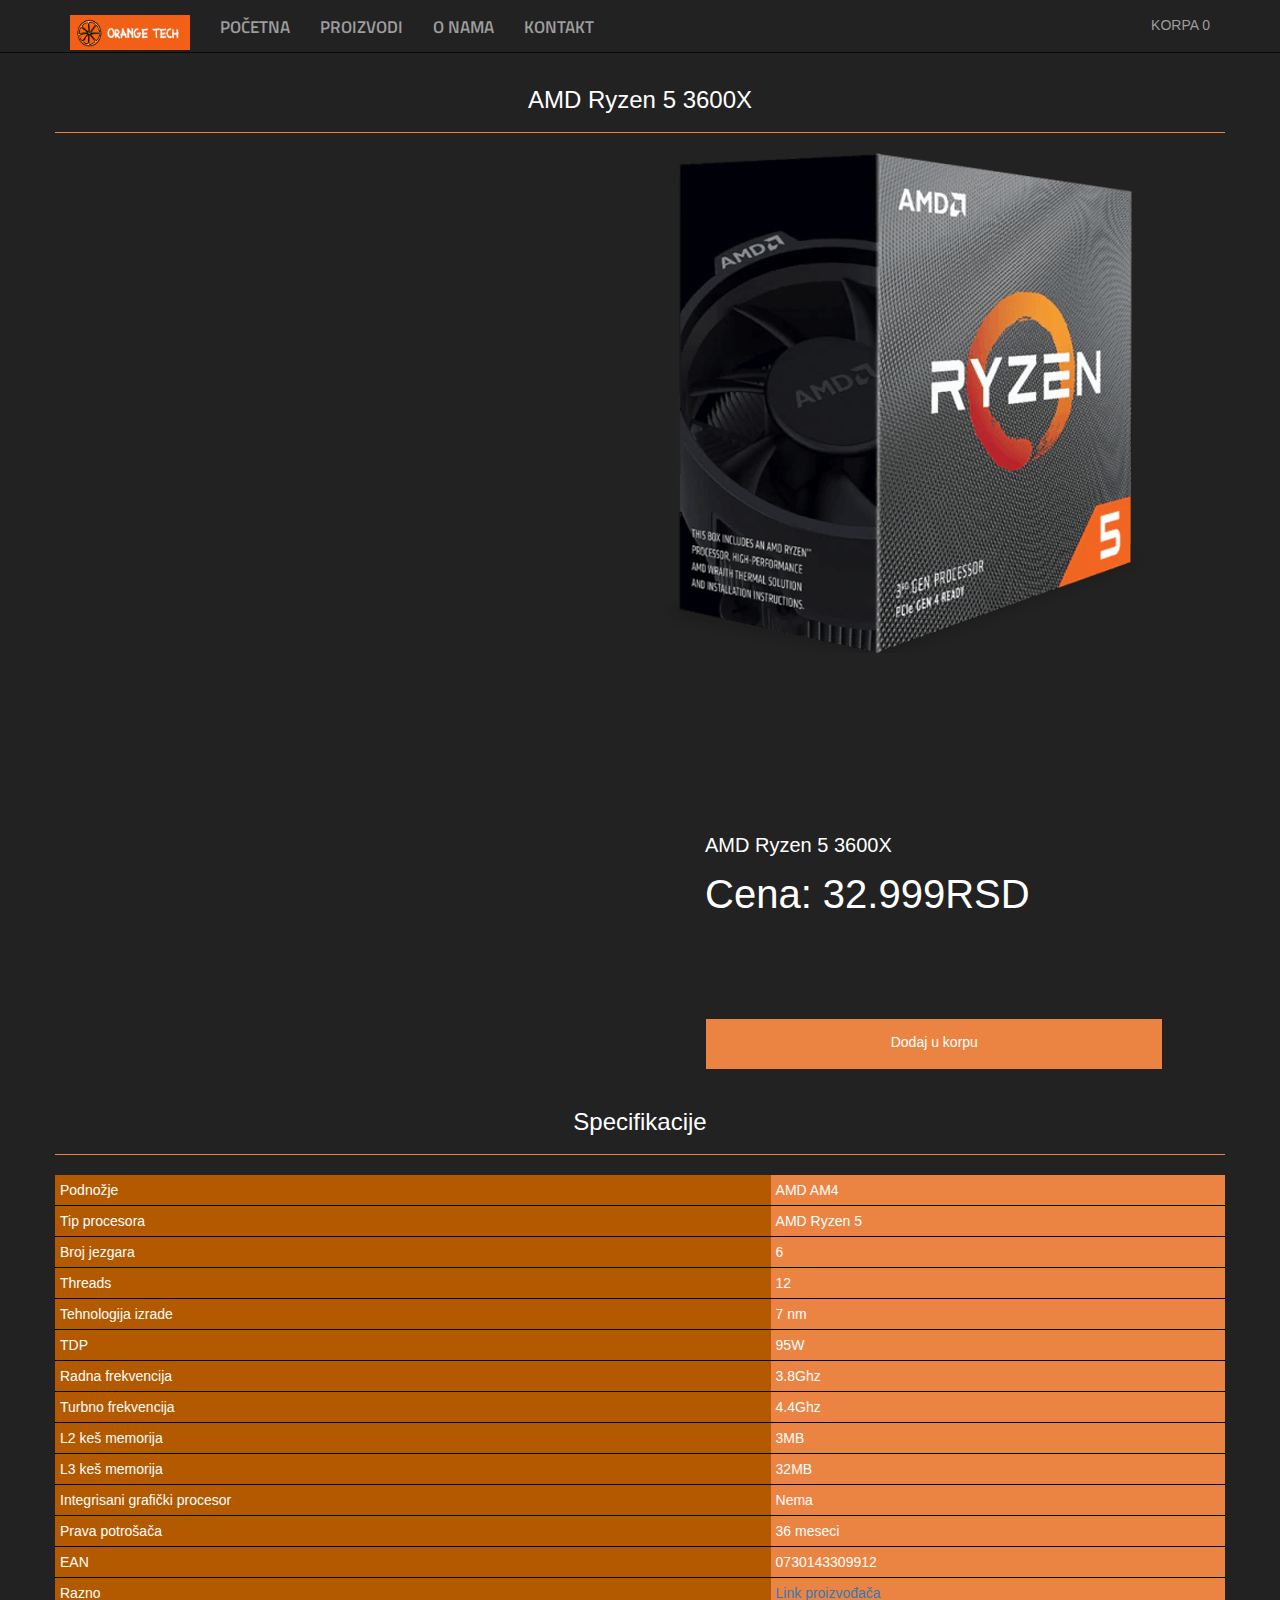
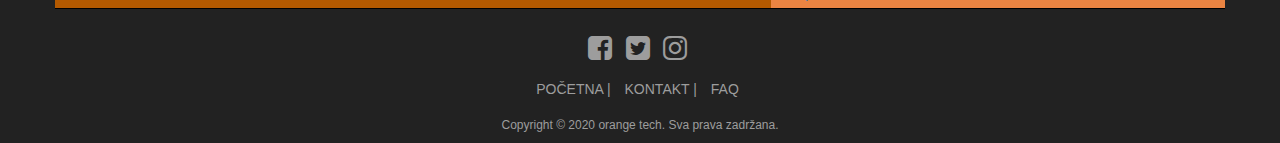
==== ryzen53600x.html @ a4288dae "Dodati novi fajlovi" ====
<!DOCTYPE html>
<html lang="sr">
  <head>
    <meta charset="utf-8">
    <meta http-equiv="X-UA-Compatible" content="IE=edge">
    <meta name="viewport" content="width=device-width, initial-scale=1">
    <title>Orange Tech. | Procesori | Ryzen 5 3600X</title>
    

    <!-- Bootstrap -->
    <link href="css/bootstrap.min.css" rel="stylesheet">
    <link href="css/styless.css" rel="stylesheet">
    <link href="https://fonts.googleapis.com/css?family=Titillium+Web" rel="stylesheet">
    <link rel="stylesheet" href="css/font-awesome.min.css">

<style>
.thumbnail{
  background-color: #111111;
  border-width: 0px 0px 2px 0px;
  border-color: #EB8442;
  padding: 0px; }
h4{
  padding: 5px;
  color:#EB8442;
     }
.center_image {
  width: 655px;
  height: 400px;
  margin: 0 auto;
}
/* Podesavanja teksta */
.card-title {
  margin-left: 50px;
  font-size: 20px;
  padding-top: 30%;  
}
/* Podesavanja teksta cene */
.card-text {
  font-size: 40px;
  margin-left: 50px;    
}
/* Dugme */
.btn {
  margin-left: 9%;
  margin-top: 15%;
  width: 80%;
  height: 50px;
  padding-top: 13px;
  border-radius: 0%;
}
</style>
</head>
<body>
    <nav class="navbar navbar-inverse navbar-fixed-top"><!-- Pocetak navbara -->
      <div class="container"><!-- Konteiner za navbar -->
        <div class="navbar-header"><!-- Brand ide ovde -->
          <!-- Hamburger dugme -->
          <button type="button" class="navbar-toggle collapsed" 
            data-toggle="collapse" 
            data-target="#collapsemenu"><!-- -->
            <span class="icon-bar"></span>
            <span class="icon-bar"></span>
            <span class="icon-bar"></span>
          </button>
          <a href="index.html" class="navbar-brand">
            <!-- Logo -->
            <img src="slike/orange_logo.png" width="120px" height="35px" alt="Orange Logo">
            
          </a>
        </div><!-- Kraj diva za brend -->
        <!-- Pocetak diva za collapse -->
        <div class="collapse navbar-collapse" id="collapsemenu">

          <ul class="nav navbar-nav navbar-right">
            <li class="brojkorpe2">
              <a href="korpa.html">KORPA <span>0</span></a>
            </li>
          </ul>
            <ul class="nav navbar-nav font" ><!-- Pocetak liste za navbar -->
              <li><a href="index.html">POČETNA</a></li>
              <!-- <li><a href="Proizvodi.html">PROIZVODI</a></li> -->
              <li class="nav-item dropdown">
                <a class="nav-link dropdown-toggle" href="#" id="navbarDropdown" role="button" data-toggle="dropdown" aria-haspopup="true" aria-expanded="false">
                  PROIZVODI
                </a>
                <div class="dropdown-menu" aria-labelledby="navbarDropdown">
                  <a class="dropdown-item" href="procesori2.html">PROCESORI</a><br>
                  <a class="dropdown-item" href="#">GRAFIČKE KARTE</a><br>
                  <a class="dropdown-item" href="#">MATIČNE PLOČE</a><br>
                  <a class="dropdown-item" href="#">RAM MEMORIJA</a><br>
                  <a class="dropdown-item" href="#">SSD I HDD</a><br>
                  <a class="dropdown-item" href="#">NAPAJANJA</a>
                </div>
              </li>
              <li><a href="O_nama.html">O NAMA</a></li>
              <li><a href="kontakt.html">KONTAKT</a></li>
          </ul><!-- Kraj liste -->
        </div><!-- Kraj div collapsa -->
      </div><!-- Kraj konteiner navbara -->
    </nav><!-- Kraj navbara -->
    <div class="container content"><!-- Pocetak glavnog konteinera -->
      <div class="row">
        
      <div class="row"> <!--header za dodatne karakteristike-->
        <div class="col-md-12">
          <div class="page-header">
            <h3 style="text-align: center;">AMD Ryzen 5 3600X</h3>
          </div>
        </div>
      </div>

      <div class="row">
        <!-- <div class="col-md-6"> leva strana karakteristika -->

            <!-- <div class="col-md-6">
                <img class="img-responsive okvir" src="slike/procesor2/ryzen53600x.png" alt="Procesor Ryzen 5 3600x">
              </div> -->

              <div class="col-md-6">
                
              </div><!-- col-md-4  -->

        <!-- </div>col-md-6 -->

        <div class="col-md-6"> <!--desna strana karakteristika-->
            
          
            
            <div class="card">
                <div class="card-body">
                  <img class="img-responsive slk" src="slike/procesor2/ryzen53600x.png" alt="Procesor Ryzen 5 3600x"/>
                  <h5 class="card-title">AMD Ryzen 5 3600X</h5>
                  <p class="card-text">Cena: 32.999RSD</p>
                  <a href="#" class="btn btn-primary">Dodaj u korpu</a>
                </div>
              </div>


        </div><!-- col-md-6 -->
      </div><!-- row -->

<div class="row">
    <div class="col-md-12">
        <div class="page-header">
            <h3 style="text-align: center;">Specifikacije</h3>
        </div>
                <table>
                        <tr>
                            <td class="redtabele">Podnožje</td>
                            <td>AMD AM4</td>
                        </tr>
                        <tr>
                            <td class="redtabele">Tip procesora</td>
                            <td>AMD Ryzen 5</td>
                        </tr>
                        <tr>
                            <td class="redtabele">Broj jezgara</td>
                            <td>6</td>
                        </tr>
                        <tr>
                            <td class="redtabele">Threads</td>
                            <td>12</td>
                        </tr>
                        <tr>
                            <td class="redtabele">Tehnologija izrade</td>
                            <td>7 nm</td>
                        </tr>
                        <tr>
                            <td class="redtabele">TDP</td>
                            <td>95W</td>
                        </tr>
                        <tr>
                            <td class="redtabele">Radna frekvencija</td>
                            <td>3.8Ghz</td>
                        </tr>
                        <tr>
                            <td class="redtabele">Turbno frekvencija</td>
                            <td>4.4Ghz</td>
                        </tr>
                        <tr>
                            <td class="redtabele">L2 keš memorija</td>
                            <td>3MB</td>
                        </tr>
                        <tr>
                            <td class="redtabele">L3 keš memorija</td>
                            <td>32MB</td>
                        </tr>
                        <tr>
                            <td class="redtabele">Integrisani grafički procesor</td>
                            <td>Nema</td>
                        </tr>
                        <tr>
                            <td class="redtabele">Prava potrošača</td>
                            <td>36 meseci</td>
                        </tr>
                        <tr>
                            <td class="redtabele">EAN</td>
                            <td>0730143309912</td>
                        </tr>
                        <tr>
                            <td class="redtabele">Razno</td>
                            <td><a href="https://www.amd.com/en/products/cpu/amd-ryzen-5-3600x" target="blank">Link proizvođača</a></td>
                        </tr>

                    </table>



        
    </div>
</div>
      
        <footer><!-- Footer -->
        <div class="col-md-2 col-md-offset-5  col-sm-4 col-sm-offset-4 col-xs-6 col-xs-offset-3 "><!-- div -->
          <ul class="list-inline footer-social-icons">
            <li>
              <a href="#" target="_blank">
                 <i class="fa fa-facebook-square fa-2x"></i>
              </a>
            </li>
            <li class="center-block">
              <a href="#" target="_blank">
                <i class="fa fa-twitter-square fa-2x"></i>
              </a>
            </li>
            <li>
              <a href="#" target="_blank">
                <i class="fa fa-instagram fa-2x"></i>
              </a>
            </li>
          </ul>
        </div><!--  div kraj -->
        <div class="col-md-offset-4 col-md-4 col-sm-offset-3 col-sm-6  col-xs-10 col-xs-offset-1 col-lg-offset-4 col-lg-4"><!--  div2 -->
        </div><!--  div2 kraj -->
        <div class="col-md-offset-4 col-md-4  col-sm-12  col-xs-12 ">
          <ul class="list-inline">
            <li><a href="index.html">POČETNA </a>|</li>
            <li><a href="kontakt.html">KONTAKT </a>|</li>
            <li><a href="FAQ.html">FAQ </a></li>
          </ul>
        </div>
        <div class="col-md-offset-4 col-md-4 centered col-sm-offset-3 col-sm-6 col-xs-10 col-xs-offset-1" ><!--  div3  -->
          <h6 style="color: #9d9d9d; text-align: center;">Copyright © 2020 orange tech. Sva prava zadržana.</h6>
        </div><!--  div3 kraj -->
      </footer><!-- Footer kraj -->
    </div><!-- Kraj glavnog konteinera -->
    <!-- jQuery (necessary for Bootstrap's JavaScript plugins) -->
    <script src="https://ajax.googleapis.com/ajax/libs/jquery/1.12.4/jquery.min.js"></script>
    <script src="js/bootstrap.min.js"></script>
    <script src="js/script.js"></script>
    <script src="js/jquery.elevatezoom.js"></script>
    <script src="korpa.js"></script>
    <!-- skripta za zoom od elevata -->
    <script>
          $('.zoom_05').elevateZoom({zoomType: "inner",cursor: "crosshair", zoomWindowFadeIn: 500,zoomWindowFadeOut: 750}); 
    </script>
    <script>
      $(document).ready(function(){
          $('[data-toggle="tooltip"]').tooltip(); 
      });
    </script>
  </body>
</html>
---- css/styless.css ----
.navbar-inverse .navbar-nav>.active>a,
.navbar-inverse .navbar-nav>.active>a:focus,
.navbar-inverse .navbar-nav>.active>a:hover,
.navbar-inverse .navbar-nav>li>a:hover{
	color: #EB8442;
}

.font {
	padding-top: 2px;
	font-family: 'Titillium Web', sans-serif;
	font-size: 17px; 
	font-weight: 600;
	font-kerning: normal;
}
body{
	background-color: #222;
	color: white;
}
.content{
	padding-top:47px;
}
.panel-body{
	margin: -1px -1px -1px -1px;
    padding: 0px;
    background-color: #686666;
}
.panel{
 margin-top: 20px;
 border-color: black;
 /*margin-left: -15px;*/
}
.panel-footer{
	background-color: #111111; 
	border-top: 3px solid #EB8442;
}
a:-webkit-any-link{
	text-decoration: none;
}
.dropdown-menu {
    color: #686666;
    background-color: #111111;
  }
  .dropdown-item{
    color: #686666;
  }
  .dropdown-item:hover {
   color: #EB8442;
  }
  .dropdown-item a {
    padding: 10px;
    margin: 10px;
  }
  .dropdown:hover>.dropdown-menu {
    display: block;
  }
.navbar-inverse .navbar-nav>.open>a, .navbar-inverse .navbar-nav>.open>a:focus, .navbar-inverse .navbar-nav>.open>a:hover
.navbar-inverse .navbar-nav>li>a:hover{
	color: #EB8442;
}
.navbar-inverse .navbar-nav>li>a:focus{
	color: #9d9d9d;
}
.center-block{
	margin-top: 25px;
}
.page-header{
	border-color: #EB8442;
}
.form-control{
	color:black;
}
.fluidMedia {
    position: relative;
    padding-bottom: 56.25%; /* proportion value to aspect ratio 16:9 (9 / 16 = 0.5625 or 56.25%) */
    padding-top: 30px;
    height: 0;
    overflow: hidden;
}

.fluidMedia iframe {
    position: absolute;
    top: 0; 
    left: 0;
    width: 100%;
    height: 100%;
} 
blockquote{
	font-style: italic;
	border-left: 1px solid #EB8442;
	margin-left: 15px;
	background-color: black;
}
.tooltip.bottom .tooltip-inner {
    background-color:white;
    font-weight: bold;
    color: black;
}

.tooltip.bottom .tooltip-arrow {
	border-bottom-color: white;
}
.spesifikacije>li{
	margin-bottom:3px;
}
.navbar-inverse .navbar-toggle .icon-bar{
	background-color:#EB8442;
}
.img-circle{
	height: 125px;
	width: 125px;
	border-width: 10px;
	border-color:black;
	margin-bottom: 10px;
}
footer .footer-social-icons {
        text-align: center;
        padding-bottom: 5px;
}
.panel-default>.panel-heading{
	color: white;
	background-color: black;
}
.panel-body>p{
	color: black;
	margin-left: 20px;
	margin-top: 5px;
	font-size: 16px;
}
.panel-title{
	font-size: 18px;
}
.panel-heading{
	border-top-left-radius: 0px;
    border-top-right-radius: 0px;
}
.panel-default>.panel-heading+.panel-collapse>.panel-body{
	border-color: black;
}

footer ul{
        text-align: center;
      }
      footer ul>li>a,ul>li{
        color:#9d9d9d;
      }
      footer ul>li>a:hover{
        color: #EB8442;
      }
@media (max-width: 1000px) {
    .navbar-header {
        float: none;
    }
    .navbar-left,.navbar-right {
        float: none !important;
    }
    .navbar-toggle {
        display: block;
    }
    .navbar-collapse {
        border-top: 1px solid transparent;
        box-shadow: inset 0 1px 0 rgba(255,255,255,0.1);
    }
    .navbar-fixed-top {
        top: 0;
        border-width: 0 0 1px;
    }
    .navbar-collapse.collapse {
        display: none!important;
    }
    .navbar-nav {
        float: none!important;
        margin-top: 7.5px;
    }
    .navbar-nav>li {
        float: none;
    }
    .navbar-nav>li>a {
        padding-top: 10px;
        padding-bottom: 10px;
    }
    .collapse.in{
        display:block !important;
    }
    
}


.btn {
    background-color: #EB8442;
    border: #EB8442;
}
.btn:hover{
    background-color: #C74600;
}

table {
    width: 100%;

}
table, tr, td {
    border-bottom:  1px solid black;
    color: white;
    background-color: #EB8442;
    padding: 5px;
}
.redtabele {
    background-color: #b35900;
}
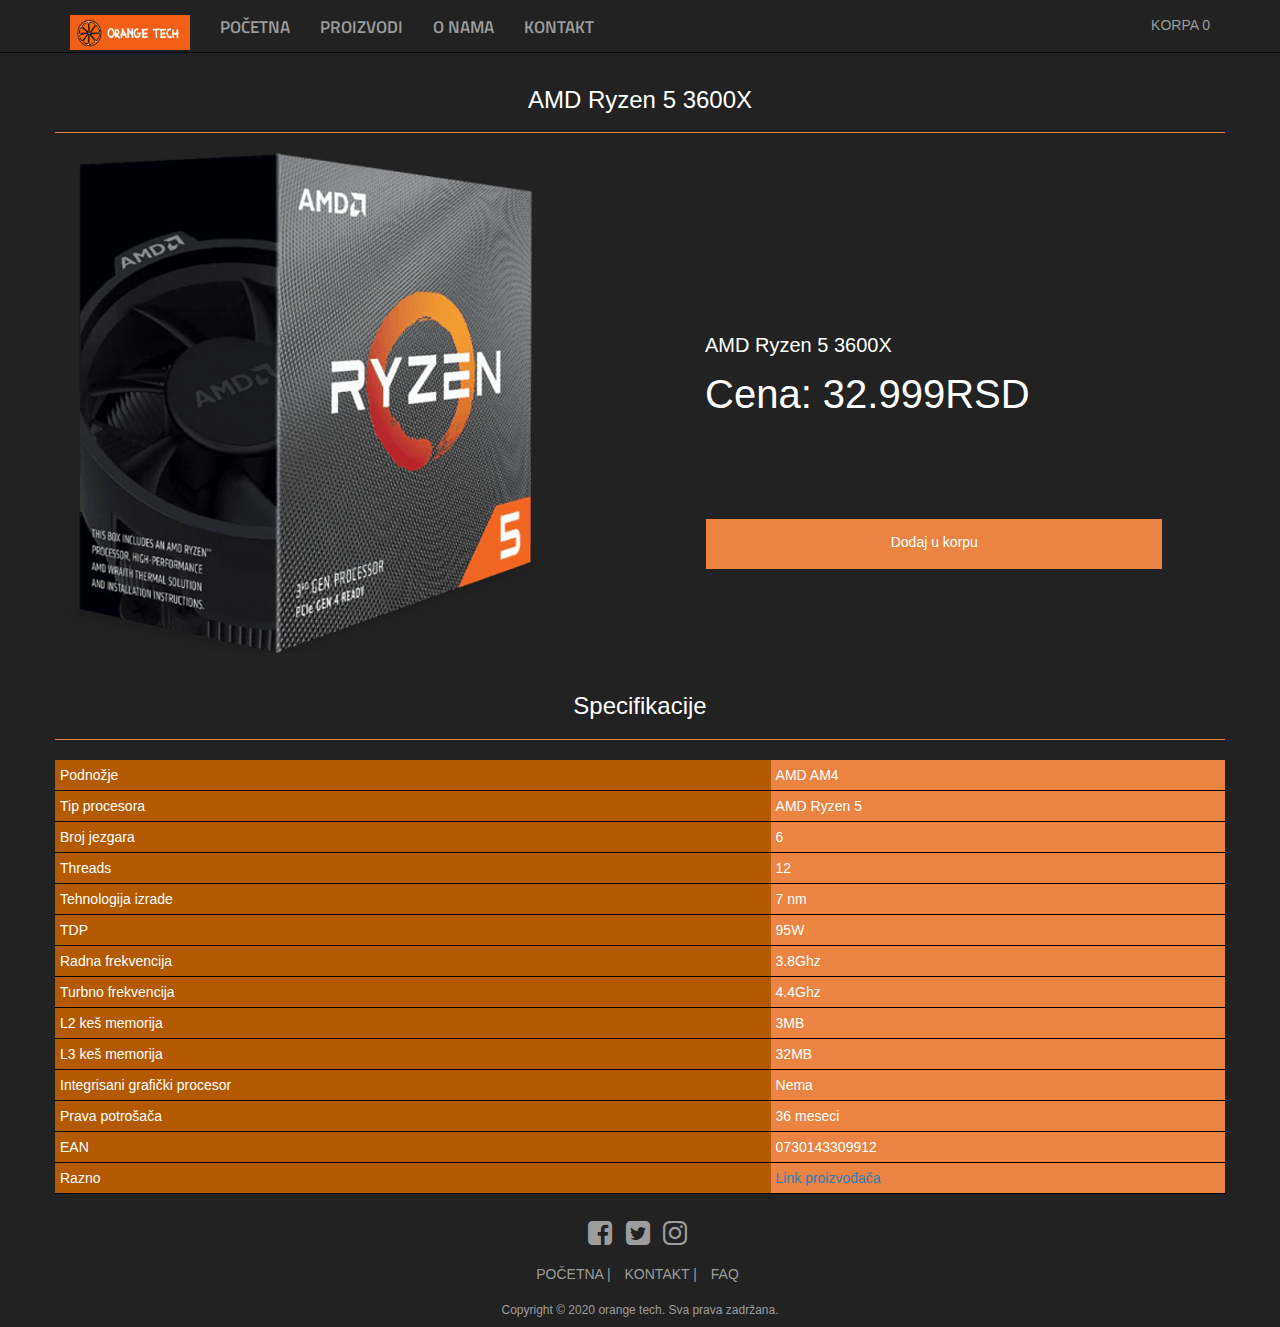
==== commit 137fdd02: "Update ryzen53600x.html" ====
--- a/ryzen53600x.html
+++ b/ryzen53600x.html
@@ -117,7 +117,7 @@
               </div> -->
 
               <div class="col-md-6">
-                
+                <img class="img-responsive slk" src="slike/procesor2/ryzen53600x.png" alt="Procesor Ryzen 5 3600x"/>
               </div><!-- col-md-4  -->
 
         <!-- </div>col-md-6 -->
@@ -128,7 +128,7 @@
             
             <div class="card">
                 <div class="card-body">
-                  <img class="img-responsive slk" src="slike/procesor2/ryzen53600x.png" alt="Procesor Ryzen 5 3600x"/>
+                  
                   <h5 class="card-title">AMD Ryzen 5 3600X</h5>
                   <p class="card-text">Cena: 32.999RSD</p>
                   <a href="#" class="btn btn-primary">Dodaj u korpu</a>
@@ -260,4 +260,4 @@
       });
     </script>
   </body>
-</html>+</html>
